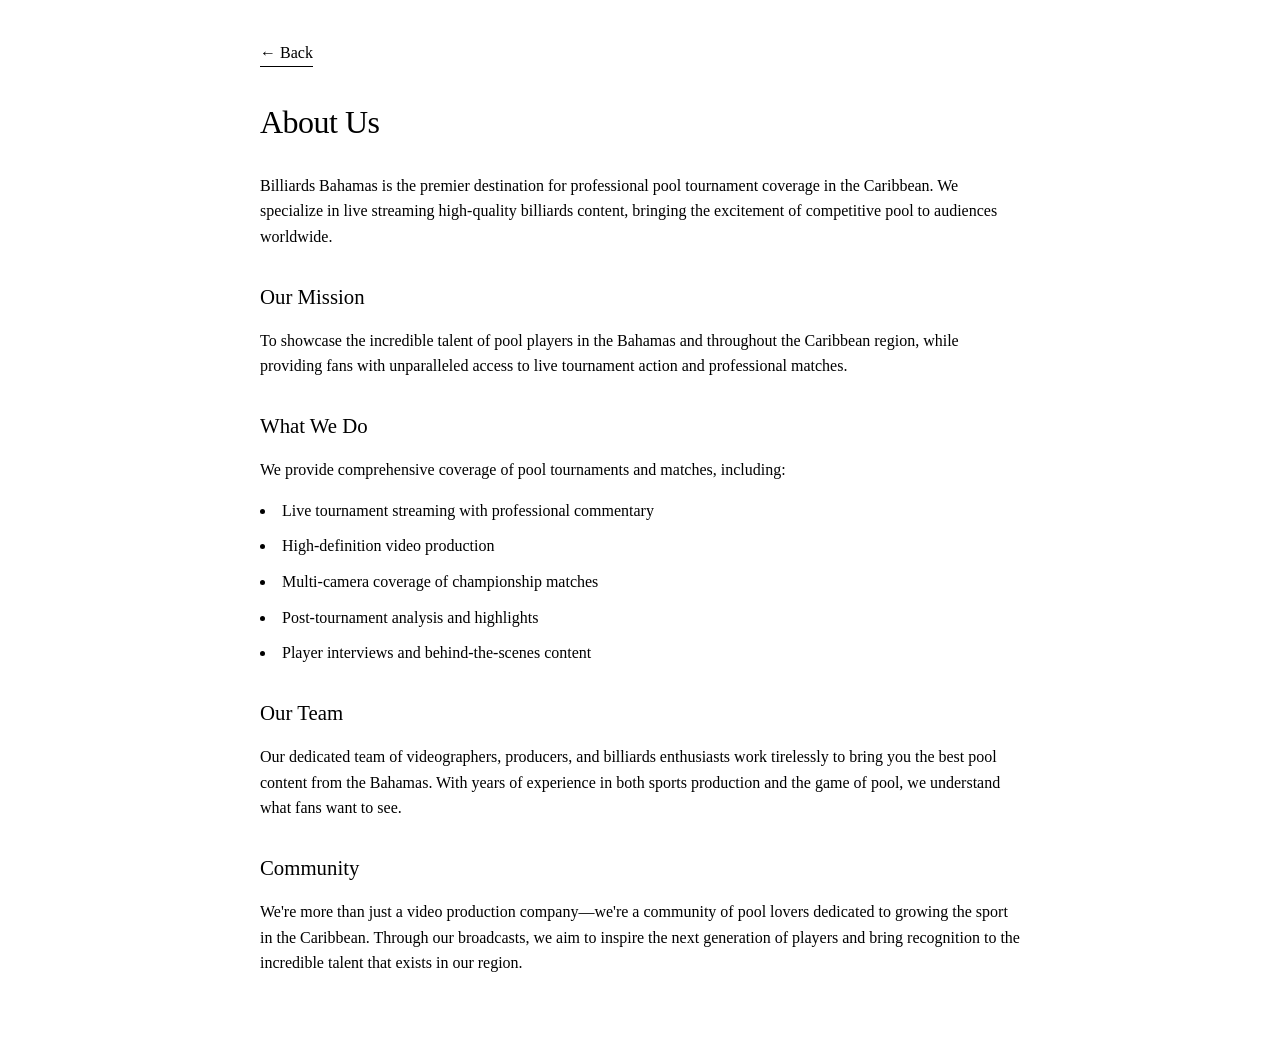
==== about.html @ 7942a9d2 "Initial commit: Billiards Bahamas website Added complete website structure including home, about, sc" ====
<!DOCTYPE html>
<html lang="en">
<head>
    <meta charset="UTF-8">
    <meta name="viewport" content="width=device-width, initial-scale=1.0">
    <title>About Us - Billiards Bahamas</title>
    <link rel="stylesheet" href="styles.css">
</head>
<body>
    <div class="container">
        <a href="index.html" class="back-link">Back</a>

        <h2>About Us</h2>

        <div class="content-section">
            <p>
                Billiards Bahamas is the premier destination for professional pool tournament coverage
                in the Caribbean. We specialize in live streaming high-quality billiards content,
                bringing the excitement of competitive pool to audiences worldwide.
            </p>

            <h3>Our Mission</h3>
            <p>
                To showcase the incredible talent of pool players in the Bahamas and throughout the
                Caribbean region, while providing fans with unparalleled access to live tournament
                action and professional matches.
            </p>

            <h3>What We Do</h3>
            <p>
                We provide comprehensive coverage of pool tournaments and matches, including:
            </p>
            <ul>
                <li>Live tournament streaming with professional commentary</li>
                <li>High-definition video production</li>
                <li>Multi-camera coverage of championship matches</li>
                <li>Post-tournament analysis and highlights</li>
                <li>Player interviews and behind-the-scenes content</li>
            </ul>

            <h3>Our Team</h3>
            <p>
                Our dedicated team of videographers, producers, and billiards enthusiasts work
                tirelessly to bring you the best pool content from the Bahamas. With years of
                experience in both sports production and the game of pool, we understand what
                fans want to see.
            </p>

            <h3>Community</h3>
            <p>
                We're more than just a video production company—we're a community of pool lovers
                dedicated to growing the sport in the Caribbean. Through our broadcasts, we aim to
                inspire the next generation of players and bring recognition to the incredible
                talent that exists in our region.
            </p>
        </div>
    </div>

    <script src="script.js"></script>
</body>
</html>
---- styles.css ----
* {
    margin: 0;
    padding: 0;
    box-sizing: border-box;
}

body {
    font-family: 'Georgia', 'Times New Roman', serif;
    background-color: #ffffff;
    color: #000000;
    line-height: 1.6;
    padding: 40px 20px;
    max-width: 800px;
    margin: 0 auto;
}

.container {
    animation: fadeIn 0.6s ease-in;
}

@keyframes fadeIn {
    from {
        opacity: 0;
        transform: translateY(20px);
    }
    to {
        opacity: 1;
        transform: translateY(0);
    }
}

h1 {
    font-size: 2.5em;
    font-weight: normal;
    margin-bottom: 30px;
    letter-spacing: -0.5px;
}

.intro {
    font-size: 1.1em;
    margin-bottom: 50px;
    color: #333;
}

.links {
    display: flex;
    flex-direction: column;
    gap: 20px;
}

.link-item {
    font-size: 1.2em;
    color: #000000;
    text-decoration: none;
    border-bottom: 1px solid #000000;
    display: inline-block;
    width: fit-content;
    position: relative;
    transition: all 0.1s ease;
}

.link-item::after {
    content: '';
    position: absolute;
    left: 0;
    bottom: -1px;
    width: 0%;
    height: 1px;
    background-color: #666;
    transition: width 0.15s ease;
}

.link-item:hover::after {
    width: 100%;
    animation: shimmer 0.3s ease-in-out infinite alternate;
}

@keyframes shimmer {
    0% {
        background-color: #000;
    }
    100% {
        background-color: #999;
    }
}

.link-item:hover {
    animation: subtle-pulse 0.15s ease-in-out infinite alternate;
}

@keyframes subtle-pulse {
    0% {
        transform: translateX(0);
    }
    100% {
        transform: translateX(3px);
    }
}

/* Page transition */
body.page-transition {
    animation: fadeOut 0.4s ease-out forwards;
}

@keyframes fadeOut {
    from {
        opacity: 1;
        transform: translateY(0);
    }
    to {
        opacity: 0;
        transform: translateY(-20px);
    }
}

/* Individual page styles */
.back-link {
    font-size: 1em;
    color: #000000;
    text-decoration: none;
    border-bottom: 1px solid #000000;
    display: inline-block;
    width: fit-content;
    margin-bottom: 30px;
    position: relative;
}

.back-link::before {
    content: '← ';
}

.back-link:hover {
    animation: subtle-pulse 0.15s ease-in-out infinite alternate;
}

h2 {
    font-size: 2em;
    font-weight: normal;
    margin-bottom: 25px;
    letter-spacing: -0.5px;
}

p {
    margin-bottom: 15px;
}

.content-section {
    margin-bottom: 40px;
}

.content-section h3 {
    font-size: 1.3em;
    font-weight: normal;
    margin-bottom: 15px;
    margin-top: 30px;
}

ul {
    list-style-position: inside;
    margin-bottom: 15px;
}

ul li {
    margin-bottom: 10px;
}
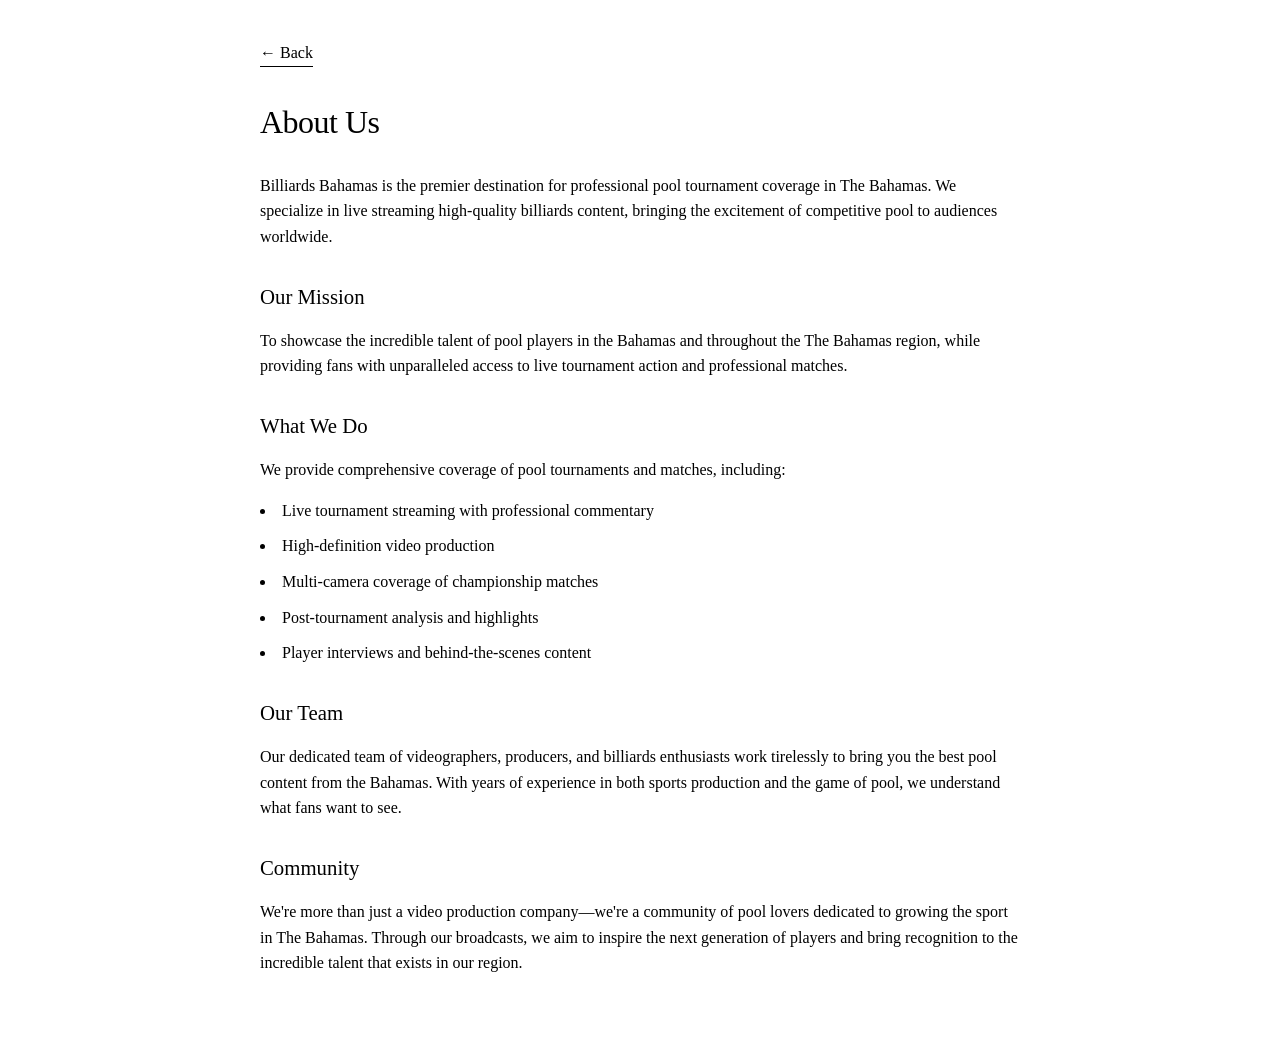
==== commit 7bd3bc0b: "Update branding: Change Caribbean references to The Bahamas Updated all website content to reflect f" ====
--- a/about.html
+++ b/about.html
@@ -15,14 +15,14 @@
         <div class="content-section">
             <p>
                 Billiards Bahamas is the premier destination for professional pool tournament coverage
-                in the Caribbean. We specialize in live streaming high-quality billiards content,
+                in The Bahamas. We specialize in live streaming high-quality billiards content,
                 bringing the excitement of competitive pool to audiences worldwide.
             </p>
 
             <h3>Our Mission</h3>
             <p>
                 To showcase the incredible talent of pool players in the Bahamas and throughout the
-                Caribbean region, while providing fans with unparalleled access to live tournament
+                The Bahamas region, while providing fans with unparalleled access to live tournament
                 action and professional matches.
             </p>
 
@@ -49,7 +49,7 @@
             <h3>Community</h3>
             <p>
                 We're more than just a video production company—we're a community of pool lovers
-                dedicated to growing the sport in the Caribbean. Through our broadcasts, we aim to
+                dedicated to growing the sport in The Bahamas. Through our broadcasts, we aim to
                 inspire the next generation of players and bring recognition to the incredible
                 talent that exists in our region.
             </p>
